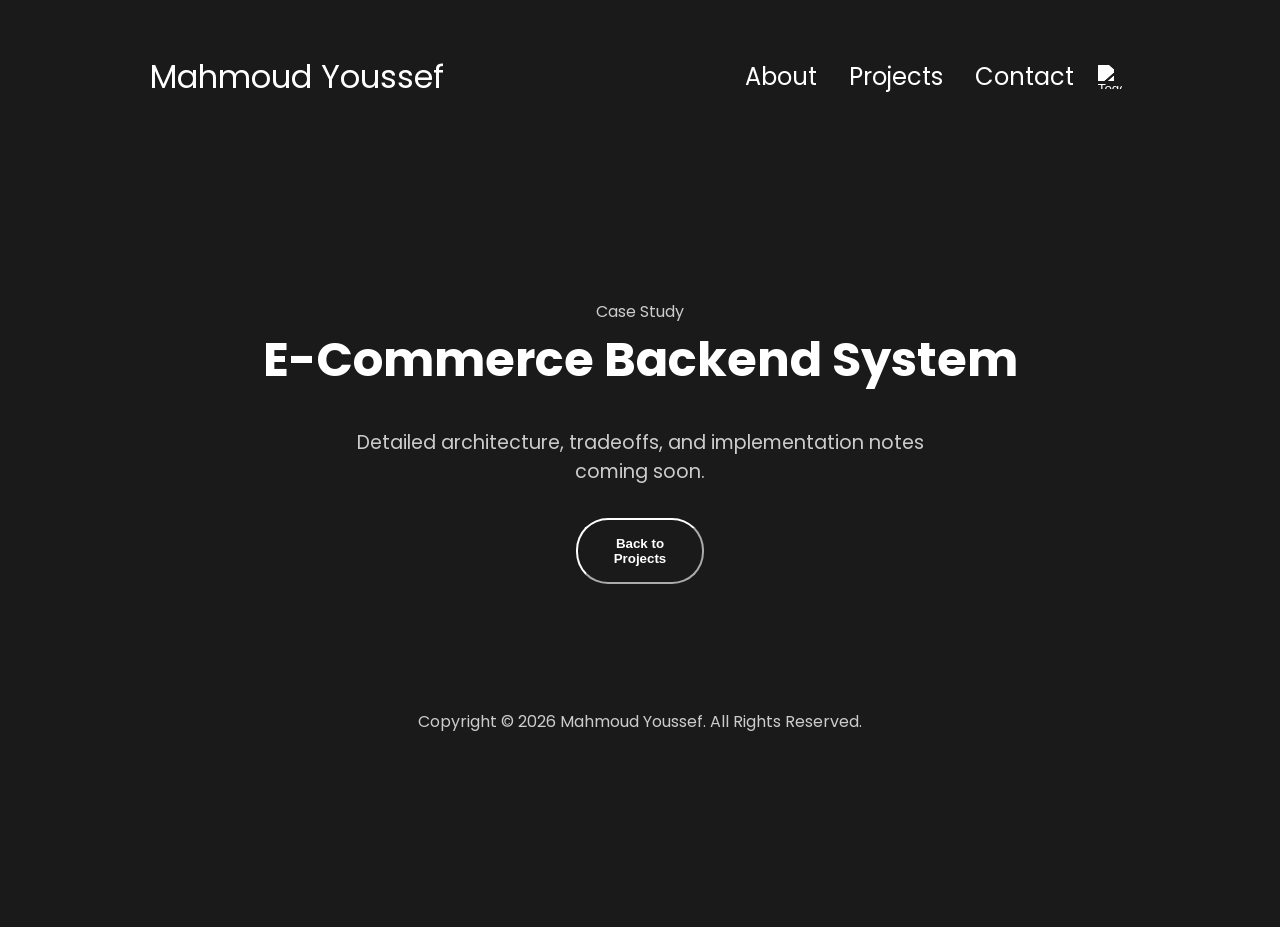
==== case-studies/ecommerce.html @ 85619406 "feat: round 2 fixes — SVG diagrams, project reorder, case study pages, copy fixes, dedup CTA" ====
<!DOCTYPE html>
<html lang="en">
<head>
    <meta charset="UTF-8">
    <meta name="viewport" content="width=device-width, initial-scale=1.0">
    <title>Case Study — E-Commerce Backend | Mahmoud Youssef</title>
    <link rel="stylesheet" href="../style.css">
    <link rel="stylesheet" href="../mediaqueries.css">
</head>
<body>
    <nav id="desktop-nav">
        <div class="logo">Mahmoud Youssef</div>
        <div style="display: flex; align-items: center;">
            <ul class="nav-links">
                <li><a href="../index.html#about">About</a></li>
                <li><a href="../index.html#projects">Projects</a></li>
                <li><a href="../index.html#contact">Contact</a></li>
            </ul>
            <button id="theme-toggle" class="theme-toggle" aria-label="Toggle theme">
                <img src="../assets/moon.svg" alt="Toggle theme" class="icon" id="theme-icon">
            </button>
        </div>
    </nav>
    <section id="projects" style="min-height: 60vh; display: flex; flex-direction: column; align-items: center; justify-content: center; text-align: center;">
        <p class="section__text__p1">Case Study</p>
        <h1 class="title">E-Commerce Backend System</h1>
        <p style="margin-top: 2rem; font-size: 1.2rem; color: var(--text-color-light); max-width: 600px;">
            Detailed architecture, tradeoffs, and implementation notes coming soon.
        </p>
        <div class="btn-container" style="margin-top: 2rem;">
            <button class="btn btn-color-2" onclick="location.href='../index.html#projects'">Back to Projects</button>
        </div>
    </section>
    <footer>
        <p>Copyright &copy; <span id="year"></span> Mahmoud Youssef. All Rights Reserved.</p>
    </footer>
    <script src="../script.js"></script>
</body>
</html>
---- style.css ----
/* GENERAL */

@import url('https://fonts.googleapis.com/css2?family=Poppins:ital,wght@0,100;0,200;0,300;0,400;0,500;0,600;0,700;0,800;0,900;1,100;1,200;1,300;1,400;1,500;1,600;1,700;1,800;1,900&display=swap');

:root {
    --bg-color: #181818;
    --text-color: #ffffff;
    --primary-color: #00ff88;
    --secondary-color: #00ff88;
    --accent-color: #00ff88;
    --nav-bg-color: rgba(0, 0, 0, 0.3);
    --nav-text-color: #ffffff;
    --nav-hover-color: rgba(255, 255, 255, 0.1);
    --card-bg-color: rgba(0, 0, 0, 0.3);
    --card-border-color: rgba(255, 255, 255, 0.1);
    --input-bg-color: rgba(255, 255, 255, 0.1);
    --input-text-color: #ffffff;
    --input-border-color: rgba(255, 255, 255, 0.2);
    --button-bg-color: #00ff88;
    --button-text-color: #000000;
    --button-hover-bg-color: #00cc6a;
    --social-icon-color: #ffffff;
    --social-icon-hover-color: #00ff88;
    --section-bg-color: rgba(0, 0, 0, 0.2);
    --scrollbar-track-color: #181818;
    --scrollbar-thumb-color: #00ff88;
    --scrollbar-thumb-hover-color: #00cc6a;
    --text-color-light: rgb(85, 85, 85);
    --container-bg: #fff;
    --border-color: rgb(163, 163, 163);
    --link-color: black;
    --link-hover-color: grey;
    --project-title-color: black;
    --icon-color: #000;
}

[data-theme="light"] {
    --bg-color: #ffffff;
    --text-color: #333333;
    --primary-color: #00ff88;
    --secondary-color: #00ff88;
    --accent-color: #00ff88;
    --nav-bg-color: rgba(255, 255, 255, 0.3);
    --nav-text-color: #333333;
    --nav-hover-color: rgba(0, 0, 0, 0.1);
    --card-bg-color: rgba(255, 255, 255, 0.3);
    --card-border-color: rgba(0, 0, 0, 0.1);
    --input-bg-color: rgba(0, 0, 0, 0.1);
    --input-text-color: #333333;
    --input-border-color: rgba(0, 0, 0, 0.2);
    --button-bg-color: #00ff88;
    --button-text-color: #000000;
    --button-hover-bg-color: #00cc6a;
    --social-icon-color: #333333;
    --social-icon-hover-color: #00ff88;
    --section-bg-color: rgba(255, 255, 255, 0.2);
    --scrollbar-track-color: #ffffff;
    --scrollbar-thumb-color: #00ff88;
    --scrollbar-thumb-hover-color: #00cc6a;
    --text-color-light: rgb(85, 85, 85);
    --container-bg: #fff;
    --border-color: rgb(163, 163, 163);
    --link-color: black;
    --link-hover-color: grey;
    --project-title-color: black;
    --icon-color: #000;
}

[data-theme="dark"] {
    --bg-color: #1a1a1a;
    --text-color: #fff;
    --text-color-light: #ccc;
    --container-bg: #2d2d2d;
    --border-color: #404040;
    --link-color: #fff;
    --link-hover-color: #ccc;
    --project-title-color: #fff;
    --icon-color: #fff;
}

*{
    margin: 0;
    padding: 0;
}

body {
    font-family: "Poppins", sans-serif;
    background-color: var(--bg-color);
    color: var(--text-color);
    transition: all 0.3s ease;
}

html {
    scroll-behavior: smooth;
}

p{
    color: var(--text-color-light);
}

/* TRANSITON */

a, .btn {
    transition: all 300ms ease;
}

/* THEME TOGGLE */

.theme-toggle {
    background: none;
    border: none;
    cursor: pointer;
    padding: 0.5rem;
    margin-left: 1rem;
    display: flex;
    align-items: center;
    justify-content: center;
}

.theme-toggle .icon {
    width: 24px;
    height: 24px;
    transition: transform 0.3s ease;
}

.theme-toggle:hover .icon {
    transform: scale(1.1);
}

/* DESKTOP NAV */

nav, .nav-links {
    display: flex;
}

nav {
    background-color: transparent;
    box-shadow: none;
    justify-content: space-around;
    align-items: center;
    height: 17vh;
}

.nav-links {
    gap: 2rem;
    list-style: none;
    font-size: 1.5rem;
}

a {
    color: var(--link-color);
    text-decoration: none;
    transition: all 300ms ease;
}

a:hover {
    color: var(--link-hover-color);
    text-decoration: underline;
    text-underline-offset: 1rem;
}

.logo {
    font-size: 2rem;
}

.logo:hover{
    cursor:default
}

/* HUMBURGER MENU  */

#hamburger-nav {
    display: none;
    justify-content: space-between;
    align-items: center;
    padding: 0 2rem;
}

.hamburger-menu {
    position: relative;
    display: inline-block;
    margin-left: auto;
}

.hamburger-icon {
    display: flex;
    flex-direction: column;
    justify-content: space-between;
    height: 24px;
    width: 30px;
    cursor: pointer;
}

.hamburger-icon span {
    width: 100%;
    height: 2px;
    background-color: var(--text-color);
    transition: all 0.3s ease-in-out;
}

.menu-links {
    position: absolute;
    top: 100%;
    right: 0;
    background-color: var(--bg-color);
    width: fit-content;
    max-height: 0;
    overflow: hidden;
    transition: all 0.3s ease-in-out;
    border-radius: 0.5rem;
    box-shadow: 0 2px 4px rgba(0,0,0,0.1);
}

.menu-links a {
    display: block;
    padding: 10px;
    text-align: center;
    font-size: 1.5rem;
    color: var(--text-color);
    text-decoration: none;
    transition: all 0.3s ease-in-out;
}

.menu-links li {
    list-style: none;
}

.menu-links.open {
    max-height: 300px;
}

.hamburger-icon.open span:first-child {
    transform: rotate(45deg) translate(10px, 5px);
}

.hamburger-icon.open span:nth-child(2) {
    opacity: 0;
}

.hamburger-icon.open span:last-child {
    transform: rotate(-45deg) translate(10px, -5px);
}

#theme-toggle-mobile {
    margin-left: 1rem;
}

/* SECTIONS  */

section {
    padding-top: 4vh;
    min-height: 96vh;
    height: auto;
    margin: 0 10rem;
    box-sizing: border-box;
}

.section-container {
    display:flex;
}

/* PROFILE SECTIONS  */

#profile {
    display: flex;
    justify-content: center;
    gap: 5rem;
    min-height: 80vh;
    height: auto;
    flex-wrap: wrap;
    align-items: center;
}

.section__pic-container {
    display: flex;
    height: 400px;
    width: 400px;
    max-width: 90vw;
    margin: auto 0;
    flex-shrink: 0;
    border-radius: 50%;
    overflow: hidden;
}

.section__pic-container img {
    width: 100%;
    height: 100%;
    object-fit: cover;
}

.section__text {
    align-self: center;
    text-align: center;
}

.section__text__p {
    font-weight: 600;
}

.section__text__p1 {
    text-align: center;
}

.section__text__p2 {
    font-size: 1.75rem;
    margin-bottom: 1rem;
}

.title {
    font-size: 3rem;
    text-align: center;
}

#socials-container{
    display: flex;
    justify-content: center;
    margin-top: 1rem;
    gap: 1rem;
}

.social-btn-row {
    display: flex;
    justify-content: center;
    flex-wrap: wrap;
    gap: 1rem;
    margin-top: 1rem;
}

.social-btn-row .btn {
    width: auto;
    padding: 0.75rem 1.5rem;
    min-width: 9rem;
}

.trust-badges {
    display: flex;
    justify-content: center;
    flex-wrap: wrap;
    gap: 0.75rem;
    margin: 1.25rem 0;
}

.badge {
    display: inline-block;
    padding: 0.35rem 0.9rem;
    font-size: 0.8rem;
    font-weight: 500;
    border-radius: 2rem;
    border: 1px solid var(--accent-color);
    color: var(--accent-color);
    background: transparent;
    white-space: nowrap;
}

/* ICONS  */

.icon {
    cursor: pointer;
    height: 2rem;
    filter: brightness(0) saturate(100%) invert(0);
}

[data-theme="dark"] .icon {
    filter: brightness(0) saturate(100%) invert(1);
}

.email-icon {
    height: 2.5rem;
    filter: brightness(0) saturate(100%) invert(0);
}

[data-theme="dark"] .email-icon {
    filter: brightness(0) saturate(100%) invert(1);
}

/* BUTTONS  */

.btn-container {
    display: flex;
    justify-content: center;
    gap: 1rem;
    flex-wrap: wrap;
}

.btn {
    font-weight: 600;
    transition: all 300ms ease;
    padding: 1rem;
    width: 8rem;
    border-radius: 2rem;
}

.btn-color-1, 
.btn-color-2 {
    border-color: var(--text-color);
}

.btn-color-1:hover, 
.btn-color-2:hover {
    cursor: pointer;
}

.btn-color-1, 
.btn-color-2:hover {
    background: var(--text-color);
    color: var(--bg-color);
}

.btn-color-1:hover {
    background: var(--text-color-light);
}

.btn-color-2 {
    background: none;
    color: var(--text-color);
}

.btn-color-2:hover {
    border: rgb(255, 255, 255) 0.1rem solid;
}

/* ABOUT SECTION  */

#about {
    position: relative;
}

.about-containers {
    gap: 2rem;
    margin-bottom: 2rem;
    margin-top: 2rem;
}

.about-details-container {
    justify-content: center;
    flex-direction: column;
}

.about-containers, 
.about-details-container {
    display:flex;
}

.about-pic{
    border-radius: 2rem;
}

.about-bullets {
    list-style: none;
    padding: 0;
    margin: 0;
    color: var(--text-color-light);
}

.about-bullets li {
    position: relative;
    padding-left: 1.5rem;
    margin-bottom: 1rem;
    line-height: 1.6;
}

.about-heading {
    font-size: 1.5rem;
    margin-bottom: 1rem;
    color: var(--text-color);
}

.about-summary {
    margin-top: 1.5rem;
    line-height: 1.7;
    color: var(--text-color-light);
}

.about-bullets li::before {
    content: "▸";
    position: absolute;
    left: 0;
    color: var(--text-color);
    opacity: 0.6;
}

.arrow {
    position:absolute;
    right: -5rem;
    bottom: 2.5rem
}

.details-container {
    padding: 1.5rem;
    flex: 1;
    background: var(--container-bg);
    border-radius: 2rem;
    border: var(--border-color) 0.1rem solid;
    border-color: var(--border-color);
    text-align: center;
}

.section-container {
    gap: 4rem;
    height: auto;
}

/* EXPERIENCE SECTION  */

#experience{
    position: relative;
}

.experience-sub-title {
    color: var(--text-color);
    font-weight: 600;
    font-size: 1.75rem;
    margin-bottom: 2rem;
}

.experience-details-container{
    display: flex;
    justify-content: center;
    flex-direction: column;
    width: 100%;
}

.article-container{
    display: flex;
    text-align: initial;
    flex-wrap: wrap;
    flex-direction: row;
    gap: 2.5rem;
    justify-content: space-around;
    width: 100%;
}

article{
    display: flex;
    width: 100%;
    max-width: 600px;
    justify-content: flex-start;
    gap: 0.5rem;
}

article .icon {
    cursor: default;
    width: 24px;
    height: 24px;
    flex-shrink: 0;
    filter: none;
}

[data-theme="dark"] article .icon {
    filter: none;
}

article div {
    flex: 1;
    text-align: center;
}

/* PROJECTS SECTION  */

#projects {
    position: relative;
}

#projects .about-containers {
    display: flex;
    flex-wrap: wrap;
    gap: 2rem;
    justify-content: center;
}

.color-container {
    border-color: var(--border-color);
    background: var(--container-bg);
    box-shadow: 0 2px 4px rgba(0,0,0,0.1);
    flex: 0 1 340px;
    display: flex;
    flex-direction: column;
}

.color-container .article-container {
    aspect-ratio: 16 / 10;
    overflow: hidden;
    border-radius: 1.5rem 1.5rem 0 0;
}

.project-img {
    width: 100%;
    height: 100%;
    object-fit: cover;
    object-position: center;
    display: block;
}

.project-title {
    margin: 1rem 1rem 0.5rem;
    color: var(--text-color);
    font-size: 1.25rem;
    flex: 1;
}

.project-description {
    font-size: 0.85rem;
    color: var(--text-color-light);
    margin: 0 1rem 0.75rem;
    line-height: 1.5;
}

.tech-stack {
    display: flex;
    flex-wrap: wrap;
    justify-content: center;
    gap: 0.4rem;
    margin: 0 1rem 0.75rem;
}

.tech-badge {
    display: inline-block;
    padding: 0.2rem 0.55rem;
    font-size: 0.7rem;
    font-weight: 500;
    border-radius: 1rem;
    border: 1px solid var(--accent-color);
    color: var(--accent-color);
    background: transparent;
    white-space: nowrap;
}

.project-btn {
    color: var(--text-color);
    border-color: var(--border-color);
}

.project-btn:hover {
    background: var(--text-color);
    color: var(--bg-color);
}

/* CONTACT  */

#contact{
    display: flex;
    justify-content: center;
    flex-direction: column;
    min-height: 70vh;
    height: auto;
}

.contact-info-upper-container {
    display: flex;
    justify-content: center;
    border-radius: 2rem;
    border: var(--border-color) 0.1rem solid;
    border-color: var(--border-color);
    background: var(--container-bg);
    margin: 2rem auto;
    padding: 0.5rem;
}

.contact-info-container {
    display: flex;
    align-items: center;
    justify-content: center;
    gap: 0.5rem;
    margin: 1rem;
}

.contact-info-container a {
    color: var(--text-color);
    text-decoration: none;
}

.contact-info-container a:hover {
    color: var(--link-hover-color);
}

.contact-icon {
    cursor: default;
}

/* FOOTER SECTION */

footer {
    height: 26vh;
    margin: 0 1rem;
}

footer p {
    text-align: center;
    padding-top: 1rem;
}
---- mediaqueries.css ----
@media screen and (max-width: 1400px) {
    #profile {
        min-height: 83vh;
        height: auto;
        margin-bottom: 6rem;
    }
    .about-containers {
        flex-wrap: wrap;
    }
    #contact,
    #projects {
        height: auto;
        min-height: fit-content;
    }

    /* Projects - flex items shrink naturally at this breakpoint */
    #projects .about-containers {
        gap: 1.5rem;
    }

    /* Fix about section zoom issues */
    #about {
        height: auto;
        min-height: 96vh;
    }

    #about .section-container {
        display: flex;
        flex-direction: column;
        gap: 2rem;
        height: auto;
    }

    #about .about-details-container {
        display: flex;
        flex-direction: row;
        justify-content: center;
        gap: 2rem;
        width: 100%;
    }

    #about .details-container {
        flex: 1;
        max-width: 400px;
    }

    #about .text-container {
        width: 100%;
        max-width: 800px;
        margin: 2rem auto;
    }
}

@media screen and (max-width: 1200px) {
    #desktop-nav {
        display: none;
    }
    #hamburger-nav {
        display: flex;
    }
    #experience,
    .experience-details-container {
        margin-top: 2rem;
    }
    #profile,
    .section-container {
        display: block;
    }
    .arrow {
        display: none;
    }
    section,
    .section-container {
        height: fit-content;
    }
    section {
        margin: 0 5%;
    }
    .section__pic-container {
        width: 275px;
        height: 275px;
        margin: 0 auto 2rem;
    }
    .about-containers {
        margin-top: 0;
    }

    #projects .about-containers {
        gap: 1.5rem;
    }

    #projects .color-container {
        flex: 0 1 300px;
    }

    /* Fix about section layout at 1200px */
    #about .about-details-container {
        flex-direction: column;
        align-items: center;
    }

    #about .details-container {
        width: 100%;
        max-width: 500px;
        margin: 0 auto;
    }

    /* Fix about section profile picture */
    #about .section__pic-container {
        width: 275px;
        height: 275px;
        margin: 0 auto 2rem;
    }

    #about .about-pic {
        width: 100%;
        height: 100%;
        object-fit: cover;
        border-radius: 2rem;
    }
}

@media screen and (max-width: 600px) {
    #contact,
    footer {
        min-height: 40vh;
        height: auto;
    }
    #profile {
        min-height: auto;
        height: auto;
        margin-bottom: 0;
        padding-bottom: 2rem;
    }
    article {
        font-size: 1rem;
    }
    footer nav {
        height: fit-content;
        margin-bottom: 2rem;
    }
    .about-containers,
    .contact-info-upper-container,
    .btn-container {
        flex-wrap: wrap;
    }
    .contact-info-container {
        margin: 0;
    }
    .contact-info-container p,
    .nav-links li a {
        font-size: 1rem;
    }
    .experience-sub-title {
        font-size: 1.25rem;
    }
    .logo {
        font-size: 1.5rem;
    }
    .nav-links {
        flex-direction: column;
        gap: 0.5rem;
        text-align: center;
    }
    .section__pic-container {
        width: auto;
        height: 46vw;
        justify-content: center;
    }
    .section__text__p2 {
        font-size: 1.25rem;
    }
    .title {
        font-size: 2rem;
    }
    .text-container {
        text-align: justify;
    }
    
    /* Project section specific styles */
    #projects .experience-details-container {
        margin-top: 2rem;
    }

    #projects .about-containers {
        gap: 1.5rem;
    }

    #projects .color-container {
        flex: 0 1 90%;
        max-width: 500px;
    }

    #projects .project-title {
        font-size: 1.25rem;
        margin: 1rem 0;
    }

    #projects .btn-container {
        display: flex;
        justify-content: center;
        gap: 1rem;
    }

    /* Fix about section profile picture for mobile */
    #about .section__pic-container {
        width: 250px;
        height: 250px;
        margin: 0 auto 2rem;
    }
}

@media screen and (max-width: 400px) {
    #projects .details-container.color-container {
        width: 95%;
        padding: 1rem;
    }
    
    #projects .project-img {
        border-radius: 1rem;
    }
    
    #projects .project-title {
        font-size: 1.25rem;
    }
    
    #projects .btn-container {
        gap: 0.5rem;
    }
    
    .btn.project-btn {
        padding: 0.75rem;
        width: 7rem;
    }
}
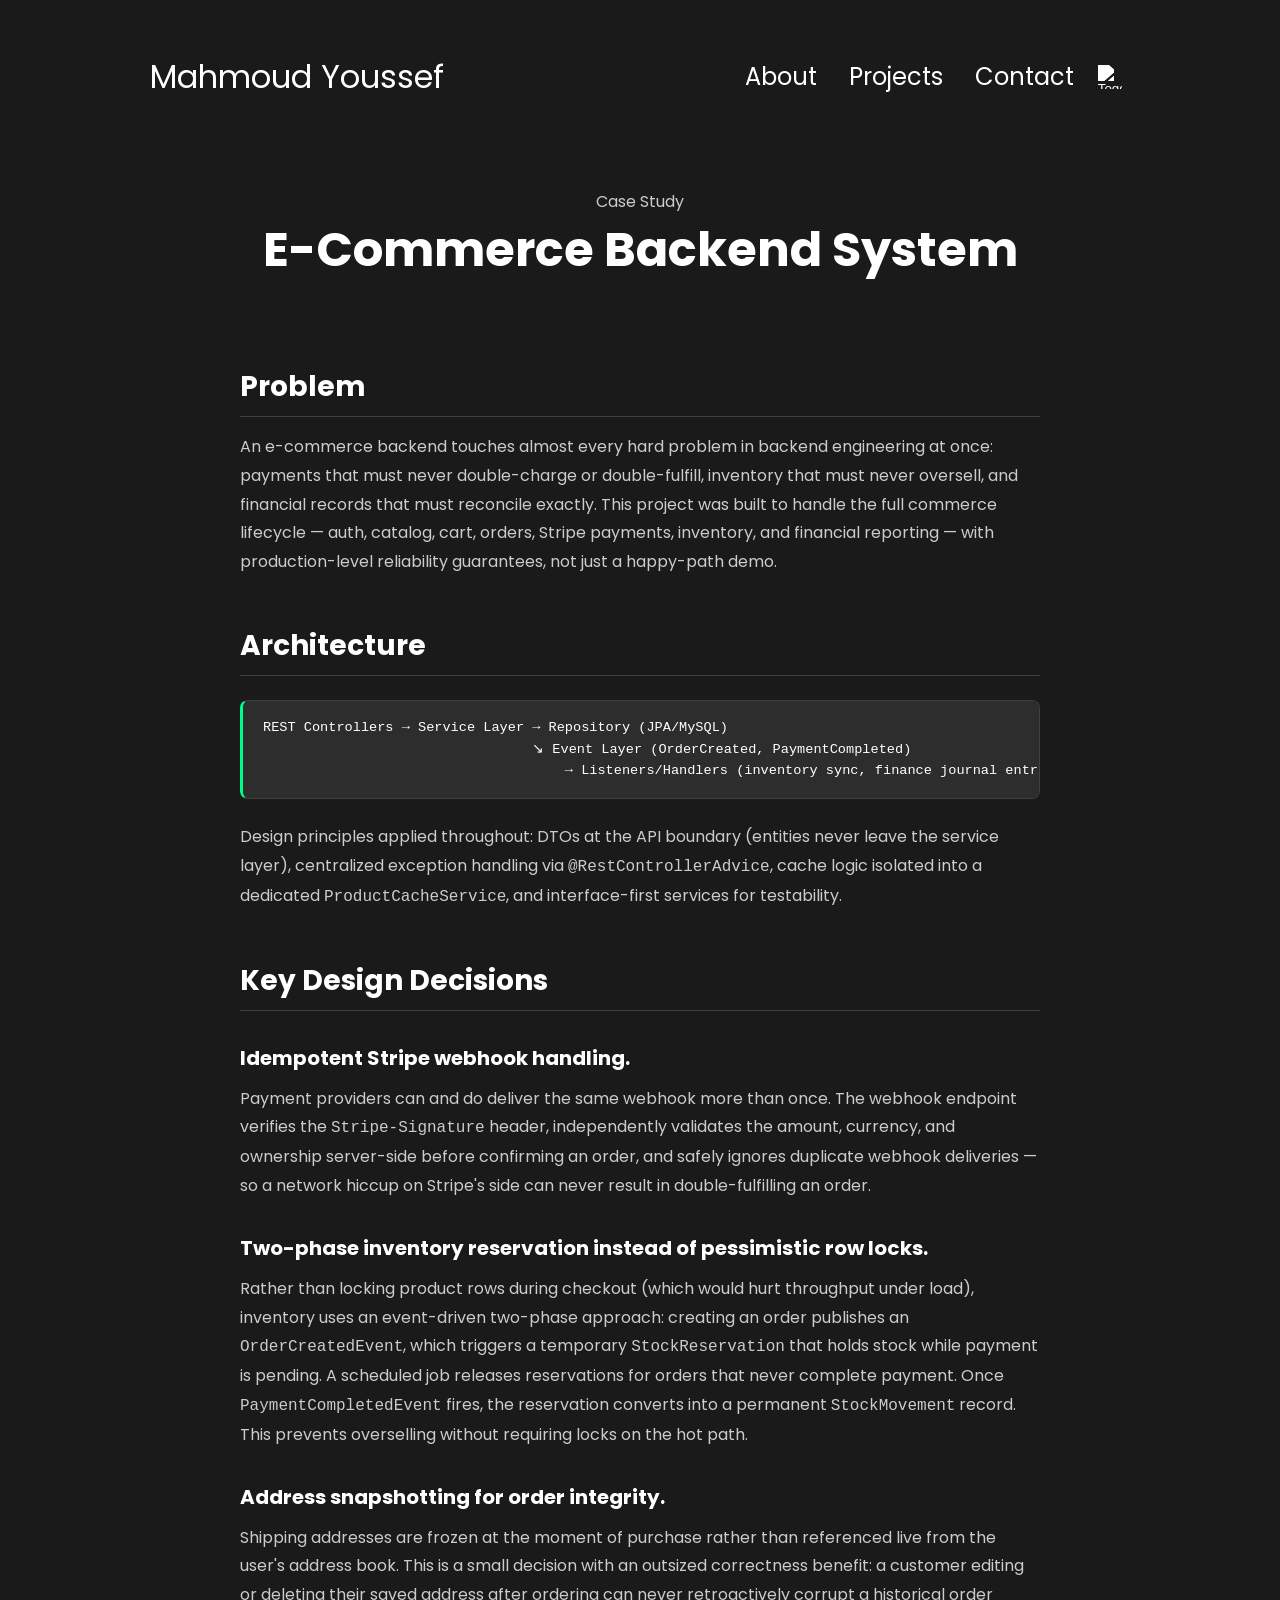
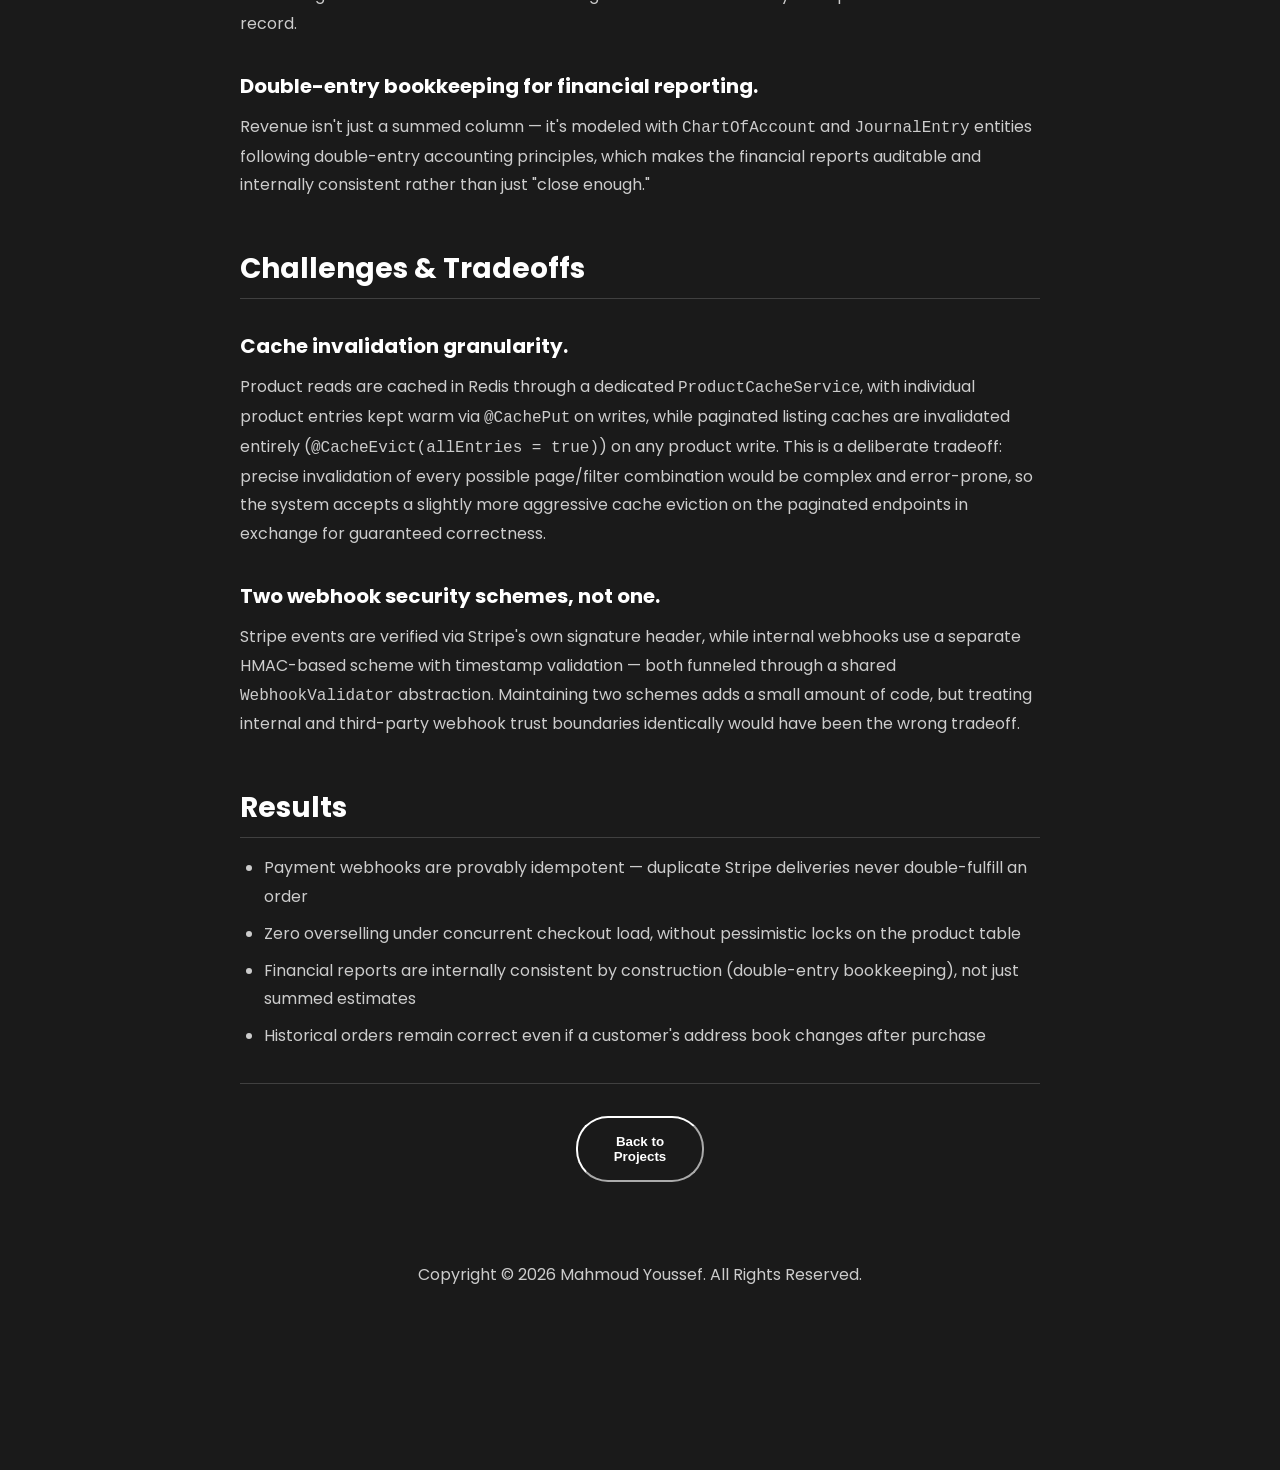
==== commit cba75a36: "feat: full case study content for URL Shortener, LogiBridge, E-Commerce" ====
--- a/case-studies/ecommerce.html
+++ b/case-studies/ecommerce.html
@@ -21,14 +21,54 @@
             </button>
         </div>
     </nav>
-    <section id="projects" style="min-height: 60vh; display: flex; flex-direction: column; align-items: center; justify-content: center; text-align: center;">
+    <section id="projects">
         <p class="section__text__p1">Case Study</p>
         <h1 class="title">E-Commerce Backend System</h1>
-        <p style="margin-top: 2rem; font-size: 1.2rem; color: var(--text-color-light); max-width: 600px;">
-            Detailed architecture, tradeoffs, and implementation notes coming soon.
-        </p>
-        <div class="btn-container" style="margin-top: 2rem;">
-            <button class="btn btn-color-2" onclick="location.href='../index.html#projects'">Back to Projects</button>
+        <div class="case-study">
+            <h2>Problem</h2>
+            <p>An e-commerce backend touches almost every hard problem in backend engineering at once: payments that must never double-charge or double-fulfill, inventory that must never oversell, and financial records that must reconcile exactly. This project was built to handle the full commerce lifecycle — auth, catalog, cart, orders, Stripe payments, inventory, and financial reporting — with production-level reliability guarantees, not just a happy-path demo.</p>
+
+            <h2>Architecture</h2>
+            <pre>
+REST Controllers → Service Layer → Repository (JPA/MySQL)
+                                 ↘ Event Layer (OrderCreated, PaymentCompleted)
+                                     → Listeners/Handlers (inventory sync, finance journal entries)</pre>
+            <p>Design principles applied throughout: DTOs at the API boundary (entities never leave the service layer), centralized exception handling via <code>@RestControllerAdvice</code>, cache logic isolated into a dedicated <code>ProductCacheService</code>, and interface-first services for testability.</p>
+
+            <h2>Key Design Decisions</h2>
+
+            <h3>Idempotent Stripe webhook handling.</h3>
+            <p>Payment providers can and do deliver the same webhook more than once. The webhook endpoint verifies the <code>Stripe-Signature</code> header, independently validates the amount, currency, and ownership server-side before confirming an order, and safely ignores duplicate webhook deliveries — so a network hiccup on Stripe's side can never result in double-fulfilling an order.</p>
+
+            <h3>Two-phase inventory reservation instead of pessimistic row locks.</h3>
+            <p>Rather than locking product rows during checkout (which would hurt throughput under load), inventory uses an event-driven two-phase approach: creating an order publishes an <code>OrderCreatedEvent</code>, which triggers a temporary <code>StockReservation</code> that holds stock while payment is pending. A scheduled job releases reservations for orders that never complete payment. Once <code>PaymentCompletedEvent</code> fires, the reservation converts into a permanent <code>StockMovement</code> record. This prevents overselling without requiring locks on the hot path.</p>
+
+            <h3>Address snapshotting for order integrity.</h3>
+            <p>Shipping addresses are frozen at the moment of purchase rather than referenced live from the user's address book. This is a small decision with an outsized correctness benefit: a customer editing or deleting their saved address after ordering can never retroactively corrupt a historical order record.</p>
+
+            <h3>Double-entry bookkeeping for financial reporting.</h3>
+            <p>Revenue isn't just a summed column — it's modeled with <code>ChartOfAccount</code> and <code>JournalEntry</code> entities following double-entry accounting principles, which makes the financial reports auditable and internally consistent rather than just "close enough."</p>
+
+            <h2>Challenges &amp; Tradeoffs</h2>
+
+            <h3>Cache invalidation granularity.</h3>
+            <p>Product reads are cached in Redis through a dedicated <code>ProductCacheService</code>, with individual product entries kept warm via <code>@CachePut</code> on writes, while paginated listing caches are invalidated entirely (<code>@CacheEvict(allEntries = true)</code>) on any product write. This is a deliberate tradeoff: precise invalidation of every possible page/filter combination would be complex and error-prone, so the system accepts a slightly more aggressive cache eviction on the paginated endpoints in exchange for guaranteed correctness.</p>
+
+            <h3>Two webhook security schemes, not one.</h3>
+            <p>Stripe events are verified via Stripe's own signature header, while internal webhooks use a separate HMAC-based scheme with timestamp validation — both funneled through a shared <code>WebhookValidator</code> abstraction. Maintaining two schemes adds a small amount of code, but treating internal and third-party webhook trust boundaries identically would have been the wrong tradeoff.</p>
+
+            <h2>Results</h2>
+            <ul>
+                <li>Payment webhooks are provably idempotent — duplicate Stripe deliveries never double-fulfill an order</li>
+                <li>Zero overselling under concurrent checkout load, without pessimistic locks on the product table</li>
+                <li>Financial reports are internally consistent by construction (double-entry bookkeeping), not just summed estimates</li>
+                <li>Historical orders remain correct even if a customer's address book changes after purchase</li>
+            </ul>
+
+            <hr>
+            <div class="btn-container">
+                <button class="btn btn-color-2" onclick="location.href='../index.html#projects'">Back to Projects</button>
+            </div>
         </div>
     </section>
     <footer>
--- a/style.css
+++ b/style.css
@@ -677,6 +677,81 @@
     cursor: default;
 }
 
+/* CASE STUDY PAGES */
+
+.case-study {
+    max-width: 800px;
+    margin: 0 auto;
+    padding: 2rem 1rem 4rem;
+}
+
+.case-study h1 {
+    font-size: 2.5rem;
+    margin-bottom: 0.5rem;
+    color: var(--text-color);
+}
+
+.case-study h2 {
+    font-size: 1.75rem;
+    margin-top: 3rem;
+    margin-bottom: 1rem;
+    color: var(--text-color);
+    border-bottom: 1px solid var(--border-color);
+    padding-bottom: 0.5rem;
+}
+
+.case-study h3 {
+    font-size: 1.25rem;
+    margin-top: 2rem;
+    margin-bottom: 0.75rem;
+    color: var(--text-color);
+}
+
+.case-study p {
+    line-height: 1.8;
+    margin-bottom: 1rem;
+    color: var(--text-color-light);
+    font-size: 1rem;
+}
+
+.case-study ul, .case-study ol {
+    margin: 1rem 0 1.5rem 1.5rem;
+    color: var(--text-color-light);
+    line-height: 1.8;
+}
+
+.case-study li {
+    margin-bottom: 0.5rem;
+}
+
+.case-study pre {
+    background: var(--container-bg);
+    border: 1px solid var(--border-color);
+    border-left: 3px solid var(--accent-color);
+    border-radius: 0.5rem;
+    padding: 1rem 1.25rem;
+    margin: 1.5rem 0;
+    overflow-x: auto;
+    font-family: 'Consolas', 'Monaco', monospace;
+    font-size: 0.85rem;
+    line-height: 1.6;
+    color: var(--text-color);
+}
+
+.case-study strong {
+    color: var(--text-color);
+}
+
+.case-study em {
+    color: var(--accent-color);
+}
+
+.case-study hr {
+    border: none;
+    border-top: 1px solid var(--border-color);
+    margin: 2rem 0;
+}
+
 /* FOOTER SECTION */
 
 footer {
